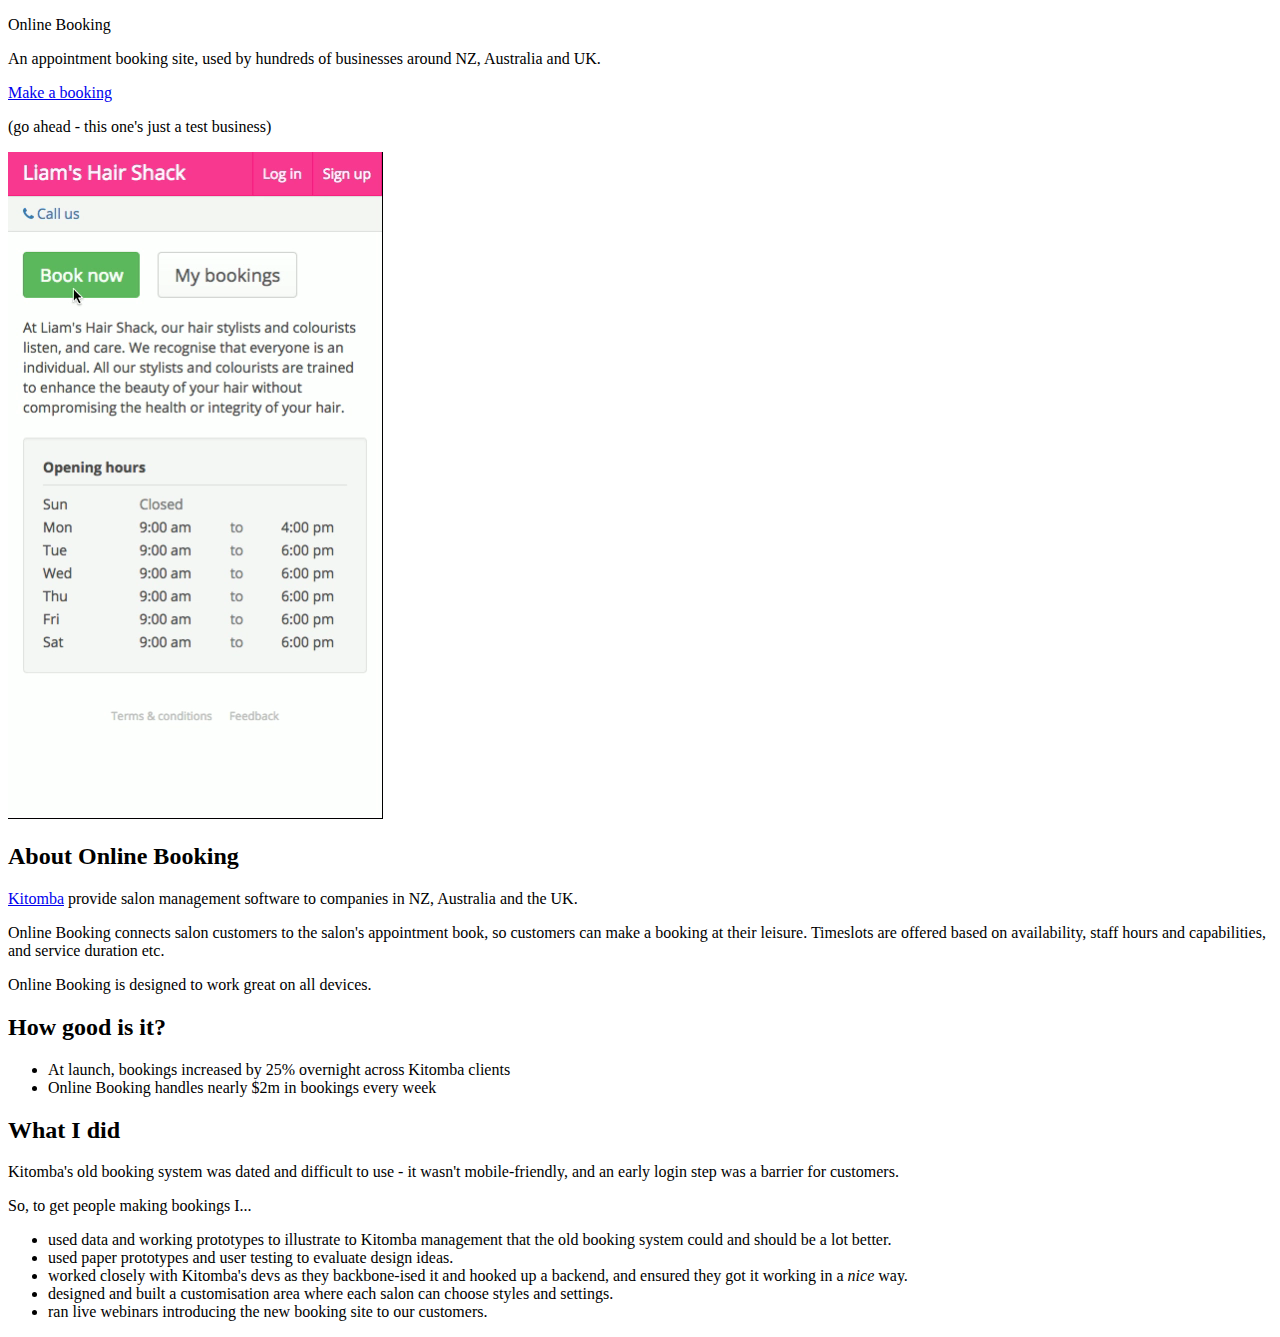
==== bookings.html @ 119b1d32 "structure tidyups. font improvements" ====
<!doctype html>
<html>
<head>
	<title>Online Bookings</title>
	<meta name="viewport" content="width=device-width, initial-scale=1.0">
	<meta charset="UTF-8">
	<link rel="stylesheet" type="text/css" href="css/style.css">
</head>
<body>

<section class="container topArea topArea--ob">
	<div class="container--inner topArea--split">

		<div class="topArea--words">
			<p class="text-big">Online Booking</p>
			<p>An appointment booking site, used by hundreds of businesses around NZ, Australia and UK.</p>

			<a href="https://apps.baxus.com/bookings/liamtest" class="btn" target="_blank" rel="noopener">Make a booking</a>
			<p class="text-sm">(go ahead - this one's just a test business)</p>
		</div>
		<div class="topArea--imagery">
			<div class="hero--video">
				<video id="theVid" autoplay playsinline>
				  <source src="video/ob-video-2.webm" type="video/webm">
				  <source src="video/ob-video-2.mp4" type="video/mp4">
				</video>
			</div>
		</div>

	</div>
</section>

<section class="container bodyArea">
	<div class="container--inner narrow obInner">

		<div>
			<div class="ob--about">
				<h2 class="color--ob">About Online Booking</h2>
				<p><a href="kitomba.html">Kitomba</a> provide salon management software to companies in NZ, Australia and the UK.</p>
				<p>Online Booking connects salon customers to the salon's appointment book, so customers can make a booking at their leisure. Timeslots are offered based on availability, staff hours and capabilities, and service duration etc.</p>
				<p>Online Booking is designed to work great on all devices.</p>
			</div>
			<div class="ob--result">
				<h2 class="color--ob">How good is it?</h2>
				<ul class="bullets">
					<li>At launch, bookings increased by 25% overnight across Kitomba clients</li>
					<li>Online Booking handles nearly $2m in bookings every week</li>
				</ul>
			</div>
		</div>		

		<div class="ob--involvement">
			<h2 class="color--ob">What I did</h2>
			<p>Kitomba's old booking system was dated and difficult to use - it wasn't mobile-friendly, and an early login step was a barrier for customers. 
			<p>So, to get people making bookings I...</p>
			<ul class="bullets">
				<li>used data and working prototypes to illustrate to Kitomba management that the old booking system could and should be a lot better.</li>
				<li>used paper prototypes and user testing to evaluate design ideas.</li>
				<li>worked closely with Kitomba's devs as they backbone-ised it and hooked up a backend, and ensured they got it working in a <em>nice</em> way.</li>
				<li>designed and built a customisation area where each salon can choose styles and settings.</li>
				<li>ran live webinars introducing the new booking site to our customers.</li>
			</ul>
			
		</div>

		
		
	</div>

</section>



<script>

</script>

<script>
	document.getElementById('theVid').addEventListener('ended',myHandler,false);
	function myHandler(e) {
	    setTimeout(function(){
	        document.getElementById('theVid').play();
	    }, 5000);
	}
</script>

</body>
</html>
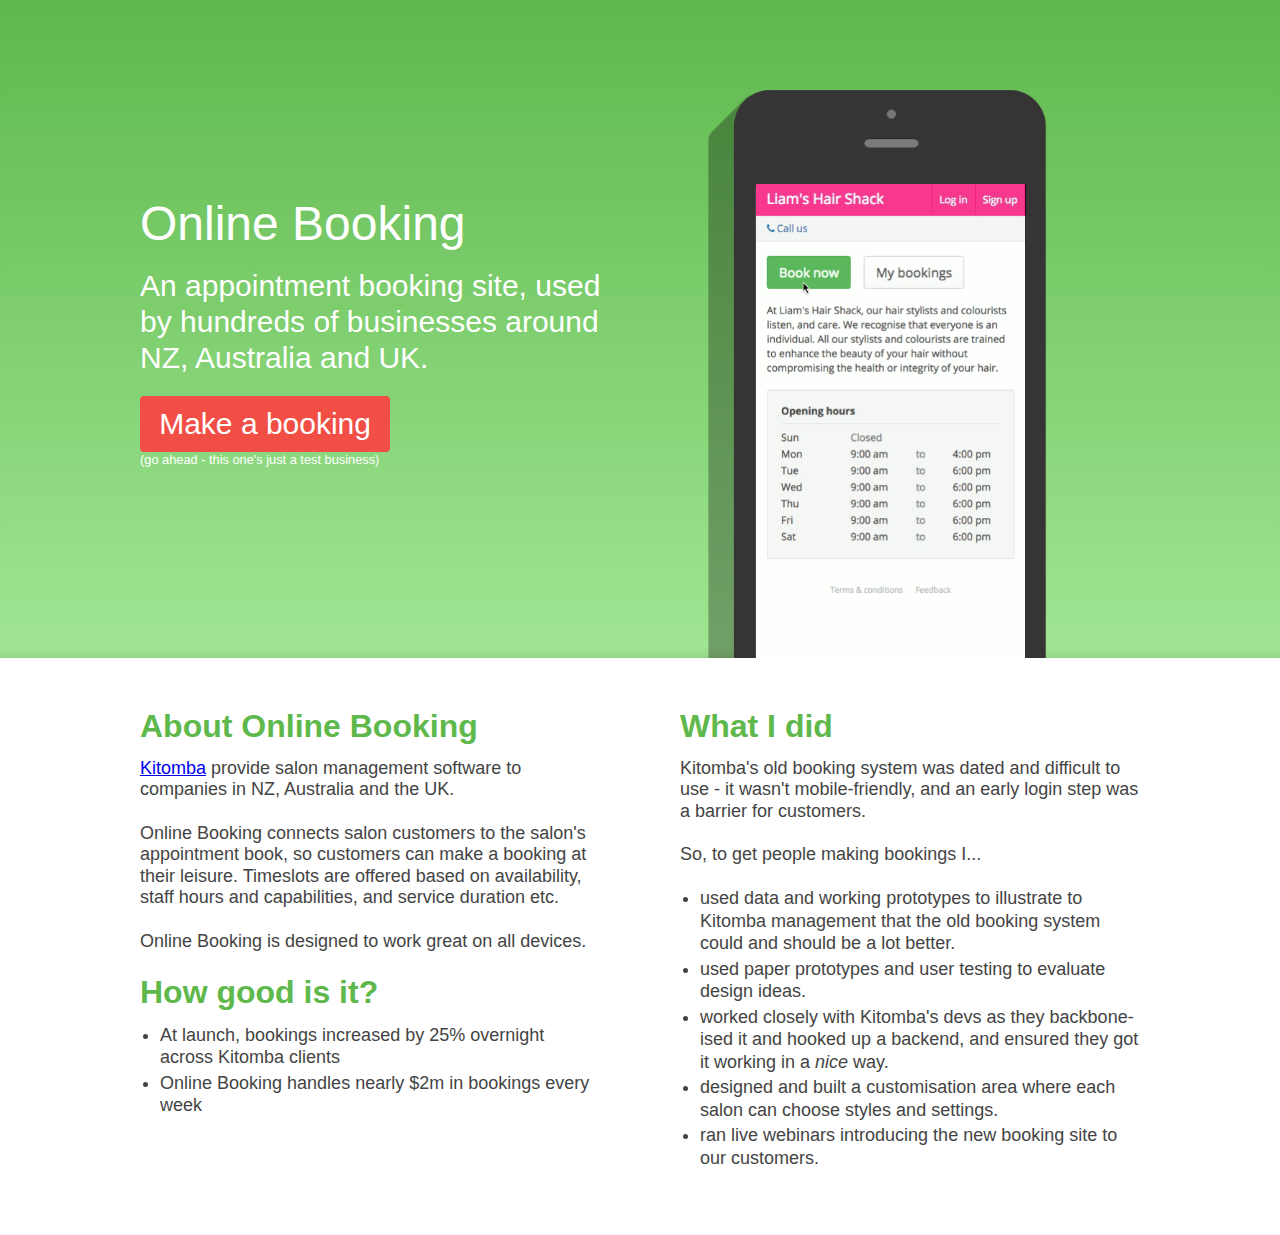
==== commit fbc180c7: "GA snippet" ====
--- a/bookings.html
+++ b/bookings.html
@@ -4,6 +4,18 @@
 	<title>Online Bookings</title>
 	<meta name="viewport" content="width=device-width, initial-scale=1.0">
 	<meta charset="UTF-8">
+
+	<script>
+	  (function(i,s,o,g,r,a,m){i['GoogleAnalyticsObject']=r;i[r]=i[r]||function(){
+	  (i[r].q=i[r].q||[]).push(arguments)},i[r].l=1*new Date();a=s.createElement(o),
+	  m=s.getElementsByTagName(o)[0];a.async=1;a.src=g;m.parentNode.insertBefore(a,m)
+	  })(window,document,'script','https://www.google-analytics.com/analytics.js','ga');
+
+	  ga('create', 'UA-97909156-1', 'auto');
+	  ga('send', 'pageview');
+
+	</script>
+
 	<link rel="stylesheet" type="text/css" href="css/style.css">
 </head>
 <body>
--- a/css/style.css
+++ b/css/style.css
@@ -0,0 +1,434 @@
+/* 
+	GENERIC RESET
+	http://meyerweb.com/eric/tools/css/reset/ 
+    v2.0 | 20110126
+    License: none (public domain)
+*/
+
+html, body, div, span, applet, object, iframe,
+h1, h2, h3, h4, h5, h6, p, blockquote, pre,
+a, abbr, acronym, address, big, cite, code,
+del, dfn, em, img, ins, kbd, q, s, samp,
+small, strike, strong, sub, sup, tt, var,
+b, u, i, center,
+dl, dt, dd, ol, ul, li,
+fieldset, form, label, legend,
+table, caption, tbody, tfoot, thead, tr, th, td,
+article, aside, canvas, details, embed, 
+figure, figcaption, footer, header, hgroup, 
+menu, nav, output, ruby, section, summary,
+time, mark, audio, video {
+	margin: 0;
+	padding: 0;
+	border: 0;
+	font-size: 100%;
+	font: inherit;
+	vertical-align: baseline;
+}
+/* HTML5 display-role reset for older browsers */
+article, aside, details, figcaption, figure, 
+footer, header, hgroup, menu, nav, section {
+	display: block;
+}
+body {
+	line-height: 1;
+}
+ol, ul {
+	list-style: none;
+}
+blockquote, q {
+	quotes: none;
+}
+blockquote:before, blockquote:after,
+q:before, q:after {
+	content: '';
+	content: none;
+}
+table {
+	border-collapse: collapse;
+	border-spacing: 0;
+}
+/* END RESET*/
+
+* {
+	box-sizing: border-box;
+}
+
+body {
+    font-family: "Helvetica Neue", "Calibri Light", Roboto, sans-serif;
+    -webkit-font-smoothing: antialiased;
+    -moz-osx-font-smoothing: grayscale;
+	font-size: 20px;
+}
+body, html {
+	background: #fff;
+	color: #444;
+}
+strong {
+	font-weight: bold;
+}
+em {
+	font-style: italic;
+}
+h2 {
+    font-size: 2rem;
+    font-weight: bold;
+    margin-bottom: 0.8rem;
+    line-height: initial;
+}
+p {
+    line-height: 1.2em;
+}
+li {
+	line-height: 1.4rem;
+}
+.bullets {
+	list-style-type: disc;
+	margin: 0 0 1rem 20px;
+}
+.bullets li {
+	margin-bottom: .2rem;
+}
+
+.container {
+	padding: 50px 30px;
+}
+
+.topArea {
+	background: #f857a6;
+	background: -webkit-linear-gradient(to bottom, #ff5858, #f857a6);
+	background: linear-gradient(to bottom, #ff5858, #f857a6);
+
+	box-shadow: 0 -10px 10px -7px rgba(0,0,0,0.1) inset;
+	font-weight: lighter;
+	color: #fff;
+	font-size: 30px;
+	line-height: 30px;
+	overflow: hidden;
+	padding: 50px 30px;
+}
+.topArea p {
+	margin-bottom: 20px;
+}
+
+.topArea--tgs {
+	background: #739fb5;
+	background: -webkit-linear-gradient(to bottom, #4c7386, #739fb5);
+	background: linear-gradient(to bottom, #4c7386, #739fb5);
+}
+.topArea--ob {
+	background: #5eb84c;
+	background: -webkit-linear-gradient(to bottom, #5eb84c, #a1e694);
+	background: linear-gradient(to bottom, #5eb84c, #a1e694);
+	padding-bottom: 0;
+}
+.topArea--kitomba {
+	background: #457fca;
+	background: -webkit-linear-gradient(to bottom, #5691c8, #457fca);
+	background: linear-gradient(to bottom, #5691c8, #457fca);
+}
+
+.topArea--words {
+	text-align: center;
+}
+.topArea--imagery {
+
+}
+.topArea--imagery {
+    margin-left: -50px;
+    margin-right: -50px;
+}
+
+.hero--video {
+	bottom: 0;
+	background-image: url('../img/iphone6-frame.png');
+	background-repeat: no-repeat;
+	background-position: 0;
+    background-size: 100%;
+	width: 365px;
+	height: 568px;
+    position: relative;
+    margin: 40px auto 0;
+}
+.hero--video video {
+	width: 270px;
+	position: absolute;
+	bottom: -6px;
+	right: 47px;
+}
+
+h2.color--tgs {
+	color: #5c8193;
+}
+h2.color--ob {
+	color: #5eb84c;
+}
+h2.color--kitomba {
+	color: #0076bc;
+}
+
+/*.topArea p:first-of-type {
+	font-size: 2.5rem;
+	font-weight: normal;
+}*/
+.topArea p:last-of-type {
+	/*margin-bottom: 2rem;*/
+}
+.me {
+	display: none;
+	float: left;
+	margin-right: 2em;
+}
+
+.container.cardArea {
+	background: #f5f5f5;
+}
+.container.bodyArea {
+	/*padding: 3rem 1.2rem;*/
+	font-size: 18px;
+}
+.bodyArea p {
+	margin-bottom: 1.2em;
+}
+.container--inner {
+	max-width: 1200px;
+    margin: 0 auto;
+}
+.topArea--split {
+	max-width: 1000px;
+}
+.narrow {
+	max-width: 1000px;
+}
+
+
+.cards {
+	margin: 1rem auto 2rem;
+}
+.card {
+	background: #fff;
+	color: #444444;
+    text-decoration: none;
+    border-radius: 5px;
+    overflow: hidden;
+    box-shadow: rgba(0, 0, 0, 0.2) 0 0 7px 0;
+    width: 100%;
+    font-size: 1.2rem;
+    line-height: 1.2rem;
+    transition: all 0.2s;
+}
+.card p {
+	margin-bottom: 0;
+}
+.card h2 {
+	color: #fb5783;
+}
+
+.testimonials {
+	text-align: center;
+	/*font-size: 1.5rem;*/
+}
+.testimonial {
+	background: #deeaec;
+    padding: 20px 20px 0;
+}
+
+@supports not (display: grid) {
+	.cards {
+		display: -webkit-flex;
+		display: flex;
+		-webkit-justify-content: center;
+		justify-content: center;
+		-webkit-flex-wrap: wrap;
+		flex-wrap: wrap;	
+	}
+	.card {
+		margin: 0 0 2rem;
+	}
+
+	.testimonials {
+
+	}
+	.testimonial {
+		
+	}
+	.topArea--split {
+
+	}
+	.topArea--words {
+
+	}
+	.topArea--imagery {
+
+	}
+	@media screen and (min-width: 800px) {
+		.topArea--words {
+			text-align: left;
+			margin-top: 120px;
+		}
+		
+
+	}
+}
+
+@supports (display: grid) {
+   .cards, .testimonials, .tgsInner, .obInner, .topArea--split {
+   		display: grid;
+   		grid-template-columns: 1fr;
+   	}
+   	.cards {
+		grid-gap: 2rem;
+   	}
+
+   	.testimonials {
+		grid-column-gap: 1rem;
+		grid-row-gap: 1rem;
+		margin: 2rem 0 1rem;
+   	}
+	.testimonial {
+
+	}
+
+	.tgsInner {
+		grid-column-gap: 5rem;
+		grid-row-gap: 2rem;
+	}
+	.tgs--result {
+		grid-column-start: 1;
+		grid-column-end: -1;
+	}
+
+   	@media screen and (min-width: 600px) {
+		.testimonials {
+			grid-template-columns: 1fr 1fr;
+		}
+		
+	}
+	@media screen and (min-width: 800px) {
+		.cards, .tgsInner, .topArea--split {
+			grid-template-columns: 1fr 1fr;
+		}
+		.topArea--words {
+			text-align: left;
+			margin-top: 120px;
+		}
+		.obInner {
+			grid-template-columns: 1fr 1fr;
+			/*grid-template-rows: repeat(2, auto);
+			grid-auto-flow: row;*/
+			grid-column-gap: 5rem;
+			grid-row-gap: 2rem;
+		}
+		/*.ob--involvement {
+			grid-row-end: -1;
+		    grid-column-start: 2;
+		    grid-row-start: 1;
+		}*/
+	}
+	@media all and (min-width: 1100px) {
+		.cards {
+			grid-template-columns: 1fr 1fr 1fr;	
+		}
+		
+	}
+
+}
+
+
+.card:hover {
+	box-shadow: rgba(0, 0, 0, 0.4) 0 0 12px 0;
+	margin-top: -3px;
+	margin-bottom: 3px;
+}
+.card img {
+	width: 100%;
+}
+.card--head {
+	height: 300px;
+	background-repeat: no-repeat;
+	background-position: center center;
+	background-size: cover;
+}
+.card--body {
+	padding: 1rem;
+}
+
+.btn {
+	display: inline-block;
+	padding: 0.8rem 1.2rem;
+	text-decoration: none;
+	background: rgb(241, 79, 69);
+	color: #fff;
+	border-radius: 4px;
+}
+.stars {
+    color: #FDE16D;
+    font-size: 2rem;
+    letter-spacing: 3px;
+}
+.testimonial .stars {
+	color: #5c8193;
+	margin-bottom: 5px;
+}
+.text-big {
+	font-size: 3rem;
+	line-height: 3rem;
+}
+.text-sm {
+	font-size: 0.8rem;
+}
+.text-muted {
+	color: #888;
+}
+
+.hero {
+	display: none;
+	max-width: 100%;
+	margin: 3rem auto 0;
+}
+.text-center {
+	text-align: center;
+}
+
+
+@media screen and (min-width: 600px) {
+	.hero {
+		display: block;
+	}
+
+	/*.card {
+		width: 400px;
+		margin: 1rem;
+	}*/
+	.topArea {
+		padding: 50px 30px 0;
+	}
+	/*.topArea p:first-of-type {
+		padding-top: 2.5rem;
+	}*/
+}
+@media screen and (min-width: 800px) {
+	.me {
+		display: block;
+	}
+	.hero--video {
+		margin: 40px 0 0 0;
+    	float: right;
+	}
+	.topArea--imagery {
+		margin-left: auto;
+		margin-right: auto;
+	}
+}
+@media all and (min-width: 1100px) {
+	.topArea p:first-of-type {
+		padding-top: 30px;
+	}
+	.card {
+		
+	}
+}
+
+
+
+
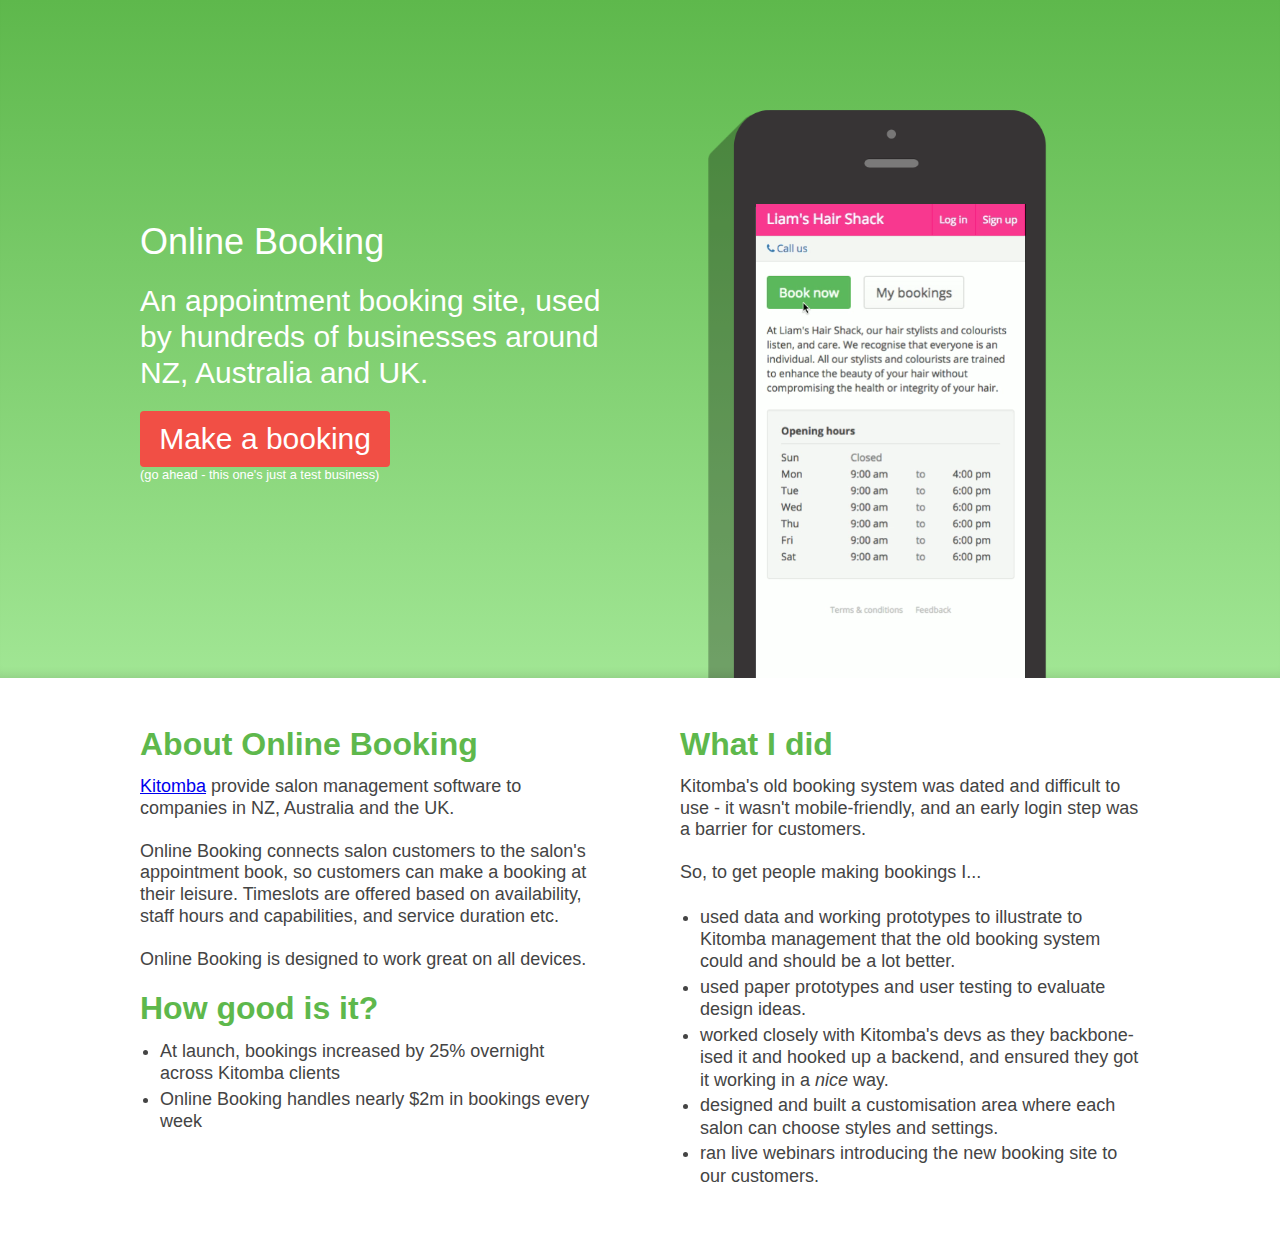
==== commit 424b69cb: "about heading hiding. style tidyups" ====
--- a/bookings.html
+++ b/bookings.html
@@ -47,7 +47,7 @@
 
 		<div>
 			<div class="ob--about">
-				<h2 class="color--ob">About Online Booking</h2>
+				<h2 class="color--ob visible-md-up">About Online Booking</h2>
 				<p><a href="kitomba.html">Kitomba</a> provide salon management software to companies in NZ, Australia and the UK.</p>
 				<p>Online Booking connects salon customers to the salon's appointment book, so customers can make a booking at their leisure. Timeslots are offered based on availability, staff hours and capabilities, and service duration etc.</p>
 				<p>Online Booking is designed to work great on all devices.</p>
--- a/css/style.css
+++ b/css/style.css
@@ -73,8 +73,7 @@
 h2 {
     font-size: 2rem;
     font-weight: bold;
-    margin-bottom: 0.8rem;
-    line-height: initial;
+    margin-bottom: 1rem;
 }
 p {
     line-height: 1.2em;
@@ -103,7 +102,7 @@
 	font-weight: lighter;
 	color: #fff;
 	font-size: 30px;
-	line-height: 30px;
+	
 	overflow: hidden;
 	padding: 50px 30px;
 }
@@ -209,14 +208,33 @@
 	background: #fff;
 	color: #444444;
     text-decoration: none;
-    border-radius: 5px;
     overflow: hidden;
-    box-shadow: rgba(0, 0, 0, 0.2) 0 0 7px 0;
     width: 100%;
     font-size: 1.2rem;
-    line-height: 1.2rem;
-    transition: all 0.2s;
-}
+    
+    
+    box-shadow: 0 1px 3px rgba(0,0,0,0.12), 0 1px 2px rgba(0,0,0,0.24);
+  	transition: all 0.3s;
+
+}
+.card:hover {
+	box-shadow: 0 3px 6px rgba(0,0,0,0.16), 0 3px 6px rgba(0,0,0,0.23);
+}
+
+.card img {
+	width: 100%;
+}
+.card--head {
+	height: 300px;
+	background-repeat: no-repeat;
+	background-position: center center;
+	background-size: cover;
+}
+.card--body {
+	padding: 1rem;
+}
+
+
 .card p {
 	margin-bottom: 0;
 }
@@ -325,33 +343,21 @@
 		    grid-row-start: 1;
 		}*/
 	}
-	@media all and (min-width: 1100px) {
+	/*@media all and (min-width: 1100px) {
 		.cards {
 			grid-template-columns: 1fr 1fr 1fr;	
 		}
 		
-	}
-
-}
-
-
-.card:hover {
+	}*/
+
+}
+
+
+/*.card:hover {
 	box-shadow: rgba(0, 0, 0, 0.4) 0 0 12px 0;
 	margin-top: -3px;
 	margin-bottom: 3px;
-}
-.card img {
-	width: 100%;
-}
-.card--head {
-	height: 300px;
-	background-repeat: no-repeat;
-	background-position: center center;
-	background-size: cover;
-}
-.card--body {
-	padding: 1rem;
-}
+}*/
 
 .btn {
 	display: inline-block;
@@ -371,8 +377,7 @@
 	margin-bottom: 5px;
 }
 .text-big {
-	font-size: 3rem;
-	line-height: 3rem;
+	font-size: 36px;
 }
 .text-sm {
 	font-size: 0.8rem;
@@ -389,7 +394,9 @@
 .text-center {
 	text-align: center;
 }
-
+.visible-md-up {
+	display: none;
+}
 
 @media screen and (min-width: 600px) {
 	.hero {
@@ -401,11 +408,12 @@
 		margin: 1rem;
 	}*/
 	.topArea {
-		padding: 50px 30px 0;
+		padding: 70px 30px 0;
 	}
 	/*.topArea p:first-of-type {
 		padding-top: 2.5rem;
 	}*/
+
 }
 @media screen and (min-width: 800px) {
 	.me {
@@ -419,6 +427,9 @@
 		margin-left: auto;
 		margin-right: auto;
 	}
+	.visible-md-up {
+		display: block;
+	}
 }
 @media all and (min-width: 1100px) {
 	.topArea p:first-of-type {
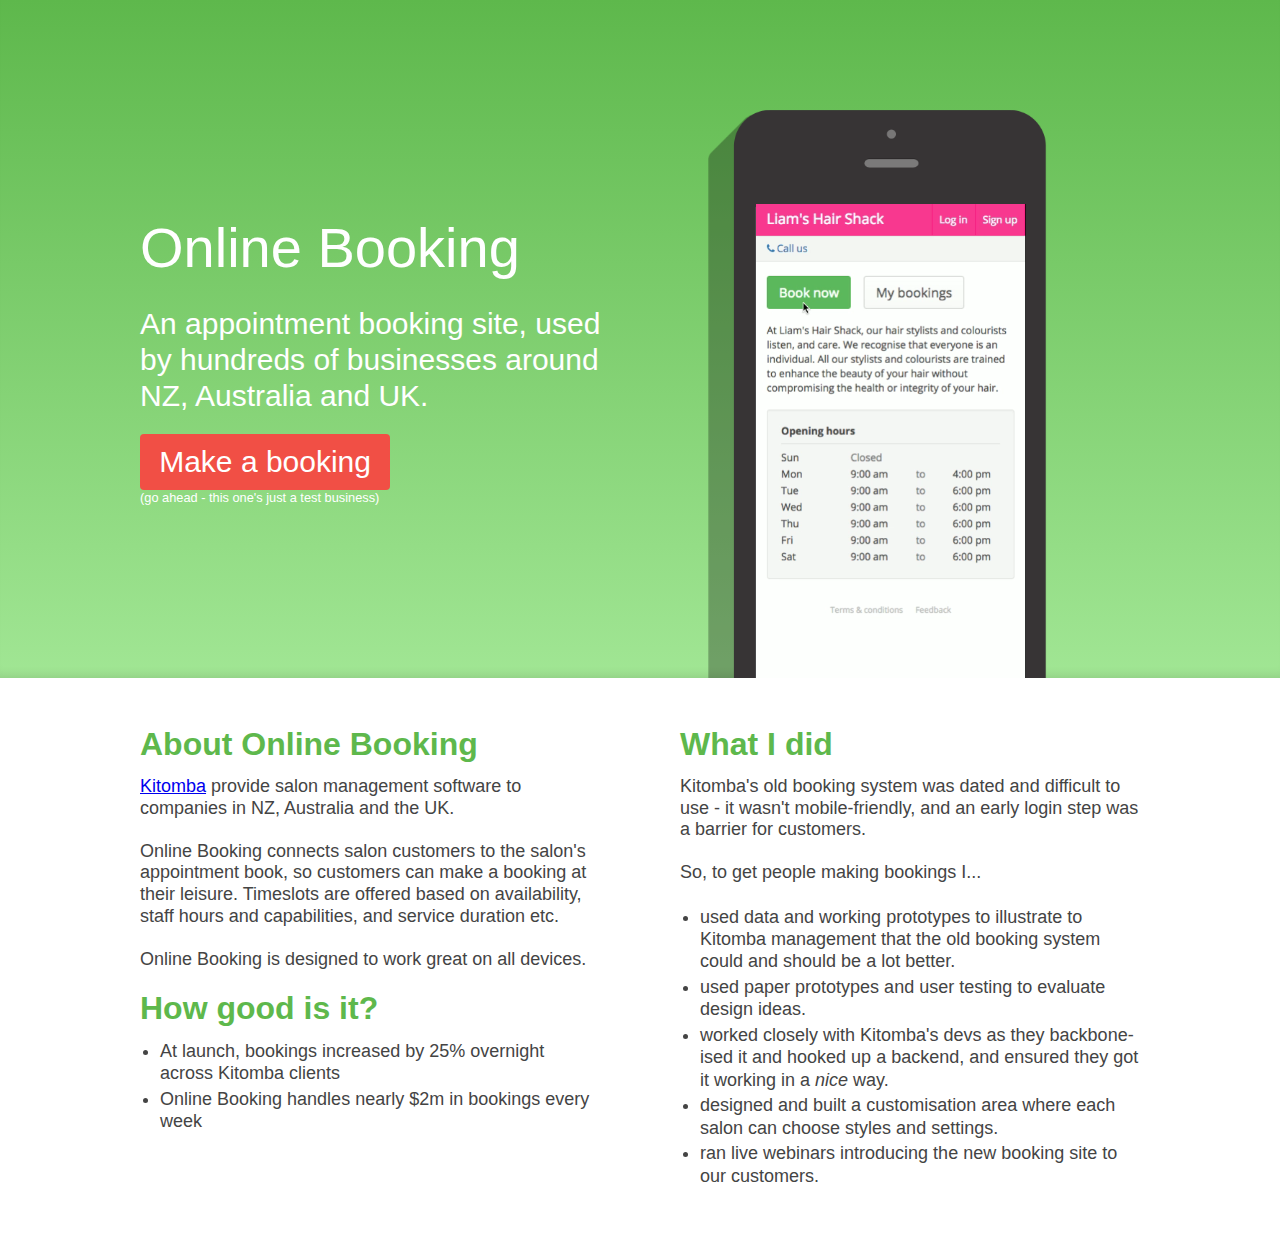
==== commit eef6d56d: "style and structure fixups" ====
--- a/bookings.html
+++ b/bookings.html
@@ -24,7 +24,7 @@
 	<div class="container--inner topArea--split">
 
 		<div class="topArea--words">
-			<p class="text-big">Online Booking</p>
+			<h1>Online Booking</h1>
 			<p>An appointment booking site, used by hundreds of businesses around NZ, Australia and UK.</p>
 
 			<a href="https://apps.baxus.com/bookings/liamtest" class="btn" target="_blank" rel="noopener">Make a booking</a>
@@ -82,11 +82,6 @@
 </section>
 
 
-
-<script>
-
-</script>
-
 <script>
 	document.getElementById('theVid').addEventListener('ended',myHandler,false);
 	function myHandler(e) {
--- a/css/style.css
+++ b/css/style.css
@@ -55,9 +55,10 @@
 }
 
 body {
-    font-family: "Helvetica Neue", "Calibri Light", Roboto, sans-serif;
-    -webkit-font-smoothing: antialiased;
-    -moz-osx-font-smoothing: grayscale;
+    font-family: -apple-system, BlinkMacSystemFont, "Segoe UI", Roboto, Helvetica, Arial, sans-serif, "Apple Color Emoji", "Segoe UI Emoji", "Segoe UI Symbol";
+    /*-webkit-font-smoothing: antialiased;*/
+    /*-moz-osx-font-smoothing: grayscale;*/
+    font-weight: lighter;
 	font-size: 20px;
 }
 body, html {
@@ -69,6 +70,10 @@
 }
 em {
 	font-style: italic;
+}
+h1 {
+	font-size: 3.5rem;
+	margin-bottom: 30px;
 }
 h2 {
     font-size: 2rem;
@@ -99,7 +104,7 @@
 	background: linear-gradient(to bottom, #ff5858, #f857a6);
 
 	box-shadow: 0 -10px 10px -7px rgba(0,0,0,0.1) inset;
-	font-weight: lighter;
+	/*font-weight: lighter;*/
 	color: #fff;
 	font-size: 30px;
 	
@@ -131,11 +136,13 @@
 	text-align: center;
 }
 .topArea--imagery {
-
+	//margin-left: auto;
+	//margin-right: auto;
+	margin-left: -50px;
+    margin-right: -50px;
 }
 .topArea--imagery {
-    margin-left: -50px;
-    margin-right: -50px;
+    
 }
 
 .hero--video {
@@ -201,45 +208,78 @@
 }
 
 
-.cards {
+.teaserArea {
+	background: #f5f5f5;
+}
+.teaser {
 	margin: 1rem auto 2rem;
-}
-.card {
+
 	background: #fff;
 	color: #444444;
     text-decoration: none;
-    overflow: hidden;
-    width: 100%;
-    font-size: 1.2rem;
+    
+    font-size: 1.5rem;
+    letter-spacing: 0.05rem;
     
     
     box-shadow: 0 1px 3px rgba(0,0,0,0.12), 0 1px 2px rgba(0,0,0,0.24);
   	transition: all 0.3s;
 
 }
-.card:hover {
+.teaser:hover {
 	box-shadow: 0 3px 6px rgba(0,0,0,0.16), 0 3px 6px rgba(0,0,0,0.23);
 }
-
-.card img {
+.teaser h2 {
+	color: #fb5783;
+}
+
+.teaser--body {
+	background: #fff;
+	padding: 20px;
+
+	display: flex;
+	align-items: center;
+    justify-content: flex-start;
+
+    /*display: -webkit-box;
+    display: -webkit-flex;
+    display: flex;
+    -webkit-box-align: center;
+    -webkit-align-items: center;
+    align-items: center;
+    min-height: 24em;
+    -webkit-box-pack: center;
+    -webkit-justify-content: center;
+    justify-content: center;*/
+
+	min-height: 200px;
+}
+.teaser--imagery {
+	background: #aaa;
+	/*min-height: 300px;*/
+	padding: 40px 20px 0;
+
+	display: flex;
+	justify-content: center;  
+	align-items: flex-end;
+
+	/*background-size: cover;*/
+}
+.teaser--imagery img {
+	/*position: relative;
+	margin: 0 auto;
+	bottom: 0;*/
 	width: 100%;
 }
-.card--head {
-	height: 300px;
-	background-repeat: no-repeat;
-	background-position: center center;
-	background-size: cover;
-}
-.card--body {
-	padding: 1rem;
-}
-
-
-.card p {
-	margin-bottom: 0;
-}
-.card h2 {
-	color: #fb5783;
+
+.teaser__tgs .teaser--imagery {
+	background-color: #5c8193;
+}
+.teaser__ob .teaser--imagery {
+	background-color: #5eb84c;
+}
+.teaser__kitomba .teaser--imagery {
+	background-color: #0076bc;
 }
 
 .testimonials {
@@ -252,7 +292,7 @@
 }
 
 @supports not (display: grid) {
-	.cards {
+	/*.cards {
 		display: -webkit-flex;
 		display: flex;
 		-webkit-justify-content: center;
@@ -262,6 +302,15 @@
 	}
 	.card {
 		margin: 0 0 2rem;
+	}*/
+
+	.teaser {
+		display: -webkit-flex;
+		display: flex;
+		-webkit-justify-content: center;
+		justify-content: center;
+		-webkit-flex-wrap: wrap;
+		flex-wrap: wrap;		
 	}
 
 	.testimonials {
@@ -290,13 +339,14 @@
 }
 
 @supports (display: grid) {
-   .cards, .testimonials, .tgsInner, .obInner, .topArea--split {
+   /*.cards,*/ 
+    .teaser, .testimonials, .tgsInner, .obInner, .topArea--split {
    		display: grid;
    		grid-template-columns: 1fr;
    	}
-   	.cards {
+   	/*.cards {
 		grid-gap: 2rem;
-   	}
+   	}*/
 
    	.testimonials {
 		grid-column-gap: 1rem;
@@ -323,7 +373,8 @@
 		
 	}
 	@media screen and (min-width: 800px) {
-		.cards, .tgsInner, .topArea--split {
+		/*.cards,*/ 
+		.tgsInner, .topArea--split {
 			grid-template-columns: 1fr 1fr;
 		}
 		.topArea--words {
@@ -343,21 +394,18 @@
 		    grid-row-start: 1;
 		}*/
 	}
-	/*@media all and (min-width: 1100px) {
-		.cards {
-			grid-template-columns: 1fr 1fr 1fr;	
+	@media all and (min-width: 1100px) {
+		.teaser {
+			grid-template-columns: 1fr 680px;	
+		}
+		.teaser--imagery img {
+			max-width: 95%;
 		}
 		
-	}*/
-
-}
-
-
-/*.card:hover {
-	box-shadow: rgba(0, 0, 0, 0.4) 0 0 12px 0;
-	margin-top: -3px;
-	margin-bottom: 3px;
-}*/
+	}
+
+}
+
 
 .btn {
 	display: inline-block;
@@ -413,6 +461,9 @@
 	/*.topArea p:first-of-type {
 		padding-top: 2.5rem;
 	}*/
+	.teaser--body {
+		padding: 50px;
+	}
 
 }
 @media screen and (min-width: 800px) {
@@ -425,21 +476,26 @@
 	}
 	.topArea--imagery {
 		margin-left: auto;
-		margin-right: auto;
+    	margin-right: auto;
 	}
 	.visible-md-up {
 		display: block;
 	}
+
 }
 @media all and (min-width: 1100px) {
-	.topArea p:first-of-type {
+	.topArea h1 {
 		padding-top: 30px;
 	}
-	.card {
+	.teaser--body {
+		min-height: 400px;
+		justify-content: center;
+	}
+	/*.card {
 		
-	}
-}
-
-
-
-
+	}*/
+}
+
+
+
+
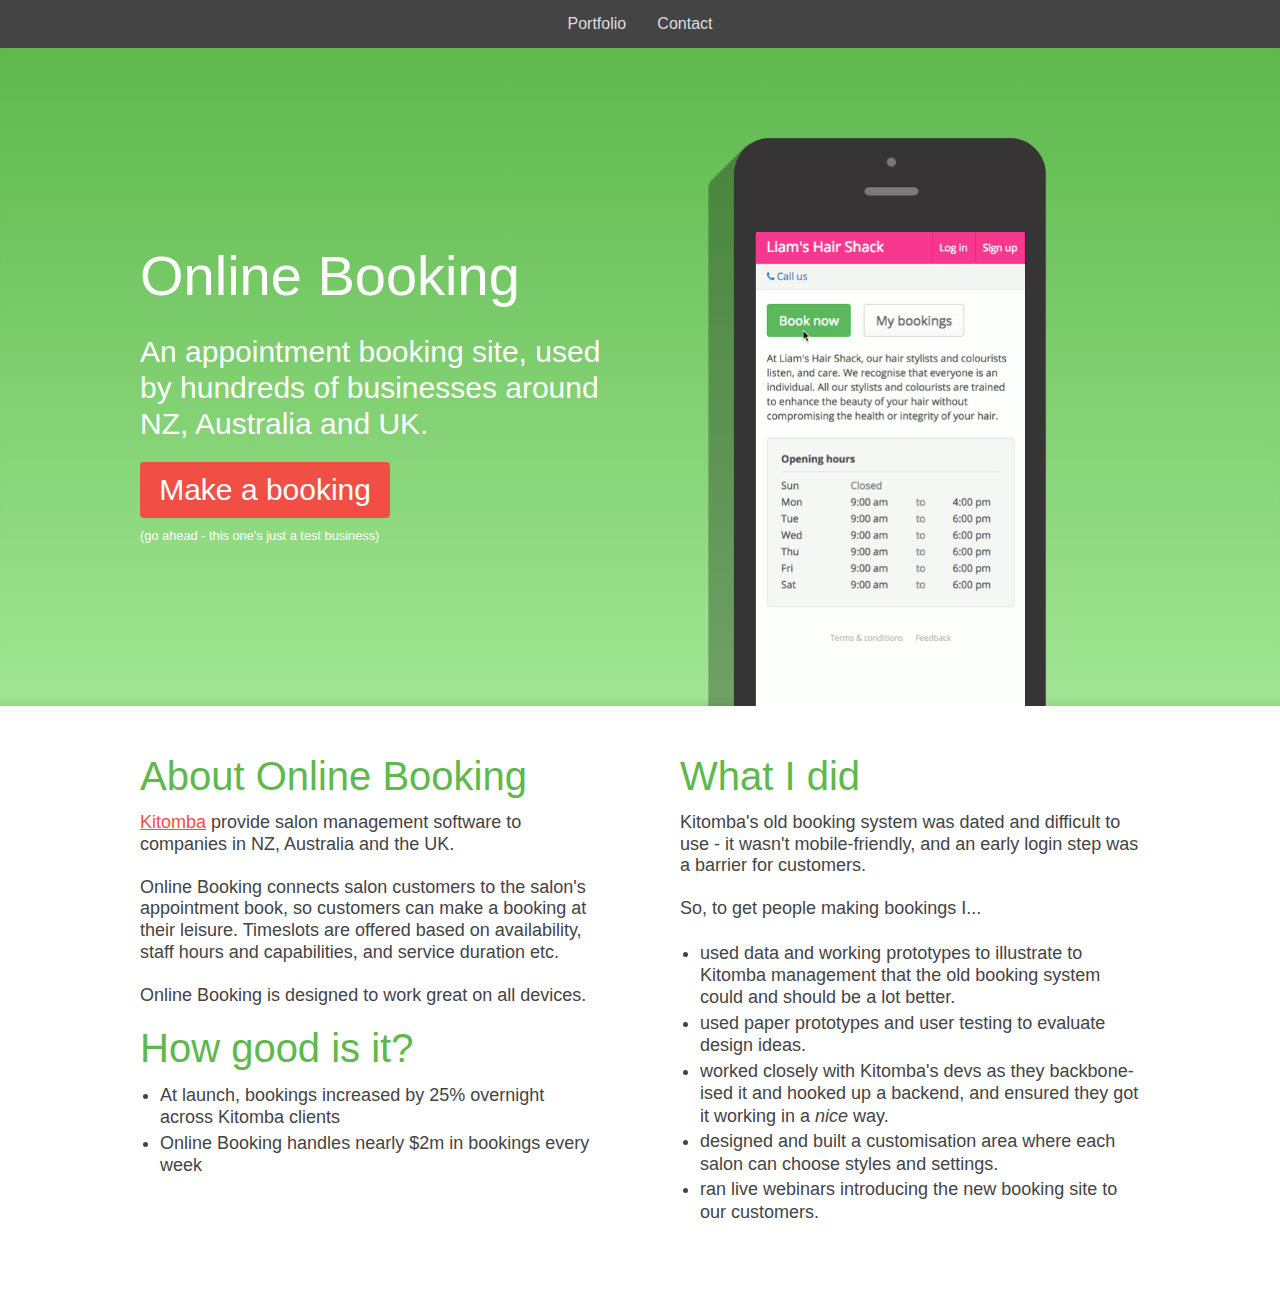
==== commit 4f6b8166: "style improvements. contact page and nav" ====
--- a/bookings.html
+++ b/bookings.html
@@ -19,6 +19,13 @@
 	<link rel="stylesheet" type="text/css" href="css/style.css">
 </head>
 <body>
+
+<nav class="nav">
+	<ul>
+		<li><a href="index.html">Portfolio</a></li>
+		<li><a href="contact.html">Contact</a></li>
+	</ul>
+</nav>
 
 <section class="container topArea topArea--ob">
 	<div class="container--inner topArea--split">
@@ -46,13 +53,13 @@
 	<div class="container--inner narrow obInner">
 
 		<div>
-			<div class="ob--about">
+			<div class="ob--about bodyBlock">
 				<h2 class="color--ob visible-md-up">About Online Booking</h2>
 				<p><a href="kitomba.html">Kitomba</a> provide salon management software to companies in NZ, Australia and the UK.</p>
 				<p>Online Booking connects salon customers to the salon's appointment book, so customers can make a booking at their leisure. Timeslots are offered based on availability, staff hours and capabilities, and service duration etc.</p>
 				<p>Online Booking is designed to work great on all devices.</p>
 			</div>
-			<div class="ob--result">
+			<div class="ob--result bodyBlock">
 				<h2 class="color--ob">How good is it?</h2>
 				<ul class="bullets">
 					<li>At launch, bookings increased by 25% overnight across Kitomba clients</li>
@@ -61,7 +68,7 @@
 			</div>
 		</div>		
 
-		<div class="ob--involvement">
+		<div class="ob--involvement bodyBlock">
 			<h2 class="color--ob">What I did</h2>
 			<p>Kitomba's old booking system was dated and difficult to use - it wasn't mobile-friendly, and an early login step was a barrier for customers. 
 			<p>So, to get people making bookings I...</p>
--- a/css/style.css
+++ b/css/style.css
@@ -76,12 +76,23 @@
 	margin-bottom: 30px;
 }
 h2 {
-    font-size: 2rem;
-    font-weight: bold;
+    font-size: 2.5rem;
     margin-bottom: 1rem;
 }
 p {
     line-height: 1.2em;
+}
+.btn, .btn:visited {
+	display: inline-block;
+	padding: 0.8rem 1.2rem;
+	text-decoration: none;
+	background: rgb(241, 79, 69);
+	color: #fff;
+	border-radius: 4px;
+	margin-bottom: 10px;
+}
+a, a:visited {
+	color: rgb(241, 79, 69);
 }
 li {
 	line-height: 1.4rem;
@@ -94,27 +105,68 @@
 	margin-bottom: .2rem;
 }
 
+nav {
+	background: #444;
+	height: 3rem;
+	position: sticky;
+	top: 0;
+	z-index: 10;
+}
+nav ul {
+	text-align: center;
+}
+nav li {
+	display: inline-block;
+	font-size: 1rem;
+	line-height: 3rem;
+}
+
+.nav a, .nav a:visited {
+	text-decoration: none;
+	color: #ddd;
+	display: block;
+	position: relative;
+	padding: 0 0.8rem;
+}
+.nav a:hover {
+	color: #fff;
+}
+.nav a.active::after {
+	content: "";
+    left: 0;
+    position: absolute;
+    border-bottom: 4px solid #fff;
+    width: 100%;
+    bottom: 0;
+    color: #fff;
+}
+
 .container {
 	padding: 50px 30px;
 }
-
 .topArea {
 	background: #f857a6;
 	background: -webkit-linear-gradient(to bottom, #ff5858, #f857a6);
 	background: linear-gradient(to bottom, #ff5858, #f857a6);
 
 	box-shadow: 0 -10px 10px -7px rgba(0,0,0,0.1) inset;
-	/*font-weight: lighter;*/
 	color: #fff;
 	font-size: 30px;
 	
 	overflow: hidden;
 	padding: 50px 30px;
+
+	padding-bottom: 0;
 }
 .topArea p {
 	margin-bottom: 20px;
 }
-
+.topArea .stars {
+	margin-bottom: 3rem;
+}
+.topArea--work {
+	padding-bottom: 40px;
+}
 .topArea--tgs {
 	background: #739fb5;
 	background: -webkit-linear-gradient(to bottom, #4c7386, #739fb5);
@@ -124,20 +176,30 @@
 	background: #5eb84c;
 	background: -webkit-linear-gradient(to bottom, #5eb84c, #a1e694);
 	background: linear-gradient(to bottom, #5eb84c, #a1e694);
-	padding-bottom: 0;
 }
 .topArea--kitomba {
 	background: #457fca;
 	background: -webkit-linear-gradient(to bottom, #5691c8, #457fca);
 	background: linear-gradient(to bottom, #5691c8, #457fca);
 }
+.topArea--contact {
+	background: #F2994A;
+	background: -webkit-linear-gradient(to top, #F2C94C, #F2994A);
+	background: linear-gradient(to top, #F2C94C, #F2994A);
+	padding: 50px 20px;
+	margin-bottom: 60px;
+	padding-bottom: 0!important;
+	overflow: visible;
+}
+.contact-img {
+	margin-bottom: -65px;
+	max-width: 100%;
+}
 
 .topArea--words {
 	text-align: center;
 }
 .topArea--imagery {
-	//margin-left: auto;
-	//margin-right: auto;
 	margin-left: -50px;
     margin-right: -50px;
 }
@@ -172,25 +234,13 @@
 h2.color--kitomba {
 	color: #0076bc;
 }
-
-/*.topArea p:first-of-type {
-	font-size: 2.5rem;
-	font-weight: normal;
-}*/
-.topArea p:last-of-type {
-	/*margin-bottom: 2rem;*/
-}
 .me {
 	display: none;
 	float: left;
 	margin-right: 2em;
 }
 
-.container.cardArea {
-	background: #f5f5f5;
-}
 .container.bodyArea {
-	/*padding: 3rem 1.2rem;*/
 	font-size: 18px;
 }
 .bodyArea p {
@@ -206,7 +256,6 @@
 .narrow {
 	max-width: 1000px;
 }
-
 
 .teaserArea {
 	background: #f5f5f5;
@@ -220,14 +269,6 @@
     
     font-size: 1.5rem;
     letter-spacing: 0.05rem;
-    
-    
-    box-shadow: 0 1px 3px rgba(0,0,0,0.12), 0 1px 2px rgba(0,0,0,0.24);
-  	transition: all 0.3s;
-
-}
-.teaser:hover {
-	box-shadow: 0 3px 6px rgba(0,0,0,0.16), 0 3px 6px rgba(0,0,0,0.23);
 }
 .teaser h2 {
 	color: #fb5783;
@@ -235,43 +276,24 @@
 
 .teaser--body {
 	background: #fff;
+	color: #444;
 	padding: 20px;
 
 	display: flex;
 	align-items: center;
     justify-content: flex-start;
 
-    /*display: -webkit-box;
-    display: -webkit-flex;
-    display: flex;
-    -webkit-box-align: center;
-    -webkit-align-items: center;
-    align-items: center;
-    min-height: 24em;
-    -webkit-box-pack: center;
-    -webkit-justify-content: center;
-    justify-content: center;*/
-
 	min-height: 200px;
 }
 .teaser--imagery {
-	background: #aaa;
-	/*min-height: 300px;*/
-	padding: 40px 20px 0;
+	padding: 0 15px;
 
 	display: flex;
 	justify-content: center;  
 	align-items: flex-end;
-
-	/*background-size: cover;*/
-}
-.teaser--imagery img {
-	/*position: relative;
-	margin: 0 auto;
-	bottom: 0;*/
-	width: 100%;
-}
-
+	padding: 40px 20px 0;
+	background: #aaa;
+}
 .teaser__tgs .teaser--imagery {
 	background-color: #5c8193;
 }
@@ -279,12 +301,15 @@
 	background-color: #5eb84c;
 }
 .teaser__kitomba .teaser--imagery {
-	background-color: #0076bc;
-}
+	background-color: #444444;
+}
+.teaser--imagery img {
+	width: 100%;
+}
+
 
 .testimonials {
 	text-align: center;
-	/*font-size: 1.5rem;*/
 }
 .testimonial {
 	background: #deeaec;
@@ -292,62 +317,83 @@
 }
 
 @supports not (display: grid) {
-	/*.cards {
-		display: -webkit-flex;
-		display: flex;
-		-webkit-justify-content: center;
-		justify-content: center;
-		-webkit-flex-wrap: wrap;
-		flex-wrap: wrap;	
-	}
-	.card {
-		margin: 0 0 2rem;
-	}*/
-
+	.teasers {
+		
+	}
 	.teaser {
-		display: -webkit-flex;
-		display: flex;
-		-webkit-justify-content: center;
-		justify-content: center;
-		-webkit-flex-wrap: wrap;
-		flex-wrap: wrap;		
+		overflow: hidden;
+		display: block;
+	}
+	.topArea--split {
+
+	}
+	.topArea--words {
+
+	}
+	.topArea--imagery {
+
+	}
+
+	.bodyBlock {
+		margin-bottom: 3rem;
 	}
 
 	.testimonials {
 
 	}
 	.testimonial {
-		
-	}
-	.topArea--split {
-
-	}
-	.topArea--words {
-
-	}
-	.topArea--imagery {
-
-	}
+		padding-bottom: 1px;
+		margin: 20px 0;
+	}
+	@media screen and (min-width: 600px) {
+		.testimonials {
+			overflow: hidden;
+		}
+		.testimonial {
+			width: 45%;
+			margin: 1%;
+			display: inline-block;
+		}
+	}
+
 	@media screen and (min-width: 800px) {
 		.topArea--words {
 			text-align: left;
 			margin-top: 120px;
 		}
+		.topArea--split {
+
+		}
+		.topArea--words {
+			width: 50%;
+			float: left;
+		}
+		.topArea--imagery {
+			width: 50%;
+			float: left;
+		}
+
+		.teaser--body {
+			width: 40%;
+			float: left;
+		}
+		.teaser--imagery {
+			width: 60%;
+			float: right;
+		}
+
+	}
+	@media screen and (min-width: 1100px) {
 		
 
 	}
 }
 
 @supports (display: grid) {
-   /*.cards,*/ 
     .teaser, .testimonials, .tgsInner, .obInner, .topArea--split {
    		display: grid;
    		grid-template-columns: 1fr;
    	}
-   	/*.cards {
-		grid-gap: 2rem;
-   	}*/
-
    	.testimonials {
 		grid-column-gap: 1rem;
 		grid-row-gap: 1rem;
@@ -370,10 +416,8 @@
 		.testimonials {
 			grid-template-columns: 1fr 1fr;
 		}
-		
 	}
 	@media screen and (min-width: 800px) {
-		/*.cards,*/ 
 		.tgsInner, .topArea--split {
 			grid-template-columns: 1fr 1fr;
 		}
@@ -383,37 +427,23 @@
 		}
 		.obInner {
 			grid-template-columns: 1fr 1fr;
-			/*grid-template-rows: repeat(2, auto);
-			grid-auto-flow: row;*/
 			grid-column-gap: 5rem;
 			grid-row-gap: 2rem;
 		}
-		/*.ob--involvement {
-			grid-row-end: -1;
-		    grid-column-start: 2;
-		    grid-row-start: 1;
-		}*/
+
+		.teaser {
+			grid-template-columns: 1fr 500px;	
+		}
+		.teaser--imagery img {
+			max-width: 95%;
+		}
+
 	}
 	@media all and (min-width: 1100px) {
 		.teaser {
-			grid-template-columns: 1fr 680px;	
-		}
-		.teaser--imagery img {
-			max-width: 95%;
-		}
-		
-	}
-
-}
-
-
-.btn {
-	display: inline-block;
-	padding: 0.8rem 1.2rem;
-	text-decoration: none;
-	background: rgb(241, 79, 69);
-	color: #fff;
-	border-radius: 4px;
+			grid-template-columns: 1fr 700px;	
+		}
+	}
 }
 .stars {
     color: #FDE16D;
@@ -437,7 +467,7 @@
 .hero {
 	display: none;
 	max-width: 100%;
-	margin: 3rem auto 0;
+	margin: 0 auto;
 }
 .text-center {
 	text-align: center;
@@ -450,23 +480,22 @@
 	.hero {
 		display: block;
 	}
-
-	/*.card {
-		width: 400px;
-		margin: 1rem;
+	.topArea--work {
+		padding: 60px 30px 30px;
+	}
+	.teaser--body {
+		padding: 0 50px;
+	}
+	/*.contact-img {
+		margin-bottom: -94px;
+		width: 100%;
 	}*/
+
+}
+@media screen and (min-width: 800px) {
 	.topArea {
-		padding: 70px 30px 0;
-	}
-	/*.topArea p:first-of-type {
-		padding-top: 2.5rem;
-	}*/
-	.teaser--body {
-		padding: 50px;
-	}
-
-}
-@media screen and (min-width: 800px) {
+		padding-bottom: 0;
+	}
 	.me {
 		display: block;
 	}
@@ -481,21 +510,33 @@
 	.visible-md-up {
 		display: block;
 	}
-
+	/*.contact-img {
+		margin-bottom: -62px;
+	}*/
 }
 @media all and (min-width: 1100px) {
+	
 	.topArea h1 {
 		padding-top: 30px;
+	}
+	.teaserArea {
+		padding: 50px 30px;
+	}
+	
+	.teaser {
+		box-shadow: 0 1px 3px rgba(0,0,0,0.12), 0 1px 2px rgba(0,0,0,0.24);
+	  	transition: all 0.3s;
+	}
+	.teaser:hover {
+		box-shadow: 0 3px 6px rgba(0,0,0,0.16), 0 3px 6px rgba(0,0,0,0.23);
 	}
 	.teaser--body {
 		min-height: 400px;
 		justify-content: center;
-	}
-	/*.card {
-		
-	}*/
-}
-
-
-
-
+		padding-bottom: 20px;
+	}
+}
+
+
+
+
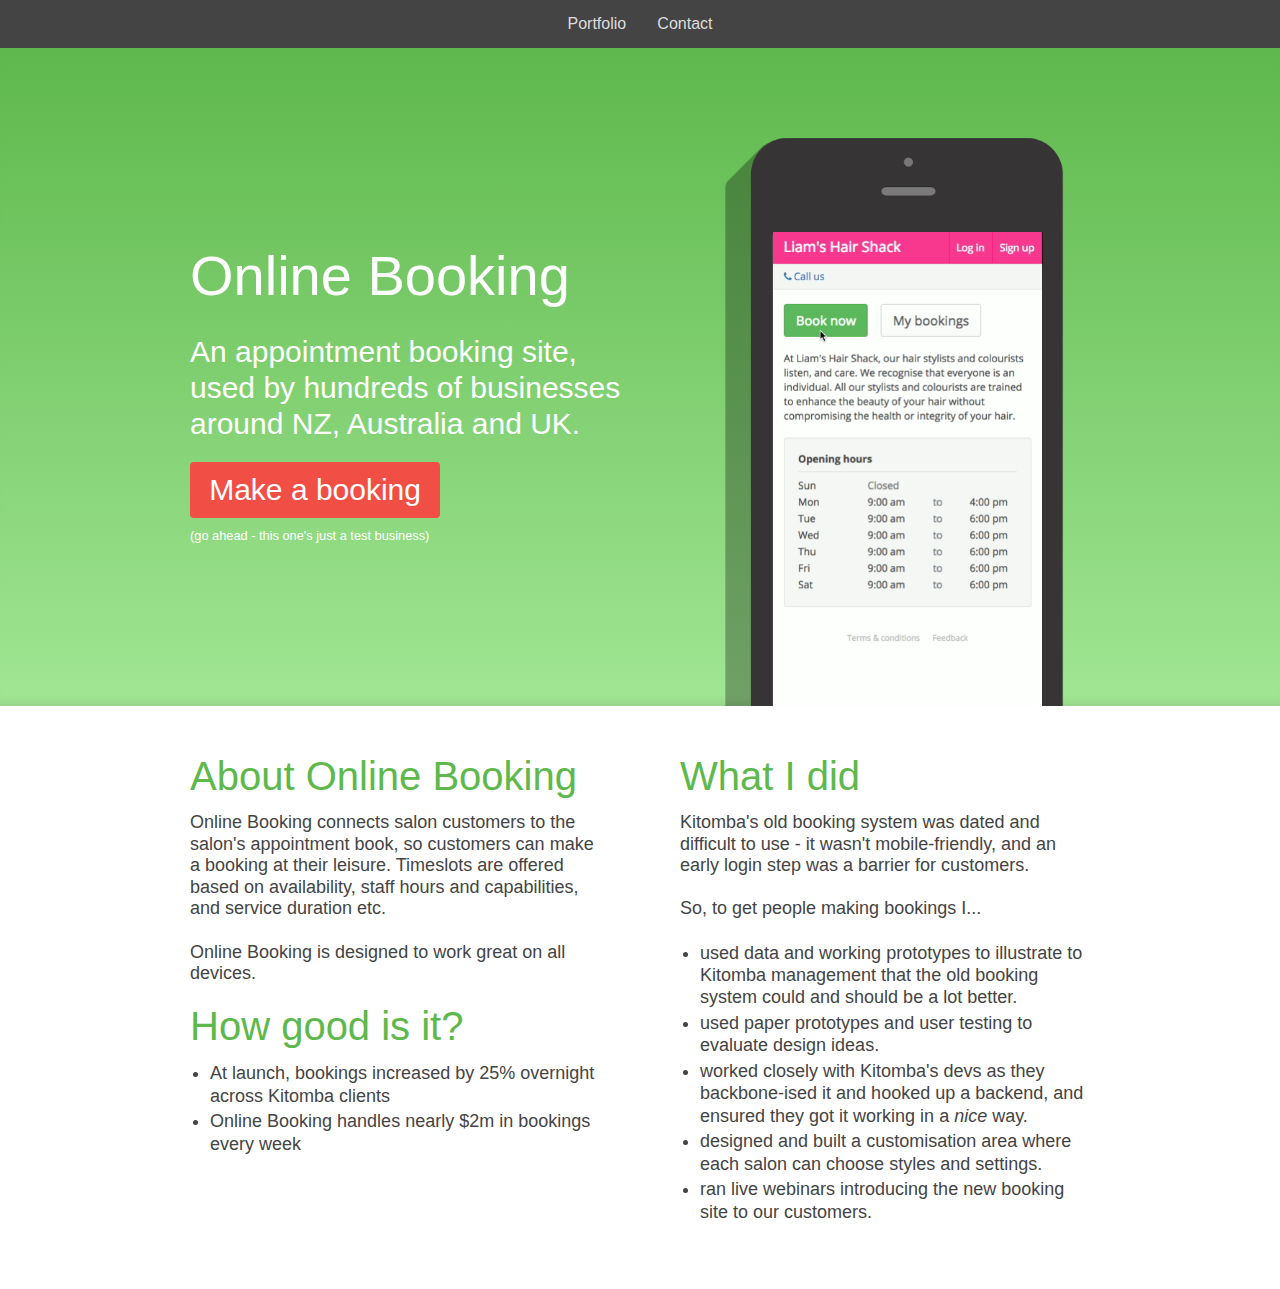
==== commit 19944d3c: "ok that'll do for now :+1:" ====
--- a/bookings.html
+++ b/bookings.html
@@ -55,7 +55,6 @@
 		<div>
 			<div class="ob--about bodyBlock">
 				<h2 class="color--ob visible-md-up">About Online Booking</h2>
-				<p><a href="kitomba.html">Kitomba</a> provide salon management software to companies in NZ, Australia and the UK.</p>
 				<p>Online Booking connects salon customers to the salon's appointment book, so customers can make a booking at their leisure. Timeslots are offered based on availability, staff hours and capabilities, and service duration etc.</p>
 				<p>Online Booking is designed to work great on all devices.</p>
 			</div>
--- a/css/style.css
+++ b/css/style.css
@@ -203,9 +203,6 @@
 	margin-left: -50px;
     margin-right: -50px;
 }
-.topArea--imagery {
-    
-}
 
 .hero--video {
 	bottom: 0;
@@ -251,10 +248,10 @@
     margin: 0 auto;
 }
 .topArea--split {
-	max-width: 1000px;
+	max-width: 900px;
 }
 .narrow {
-	max-width: 1000px;
+	max-width: 900px;
 }
 
 .teaserArea {
@@ -305,6 +302,10 @@
 }
 .teaser--imagery img {
 	width: 100%;
+}
+
+.ob--result {
+	order: 1;
 }
 
 
@@ -504,8 +505,8 @@
     	float: right;
 	}
 	.topArea--imagery {
-		margin-left: auto;
-    	margin-right: auto;
+		//margin-left: auto;
+    	margin-right: 0;
 	}
 	.visible-md-up {
 		display: block;
